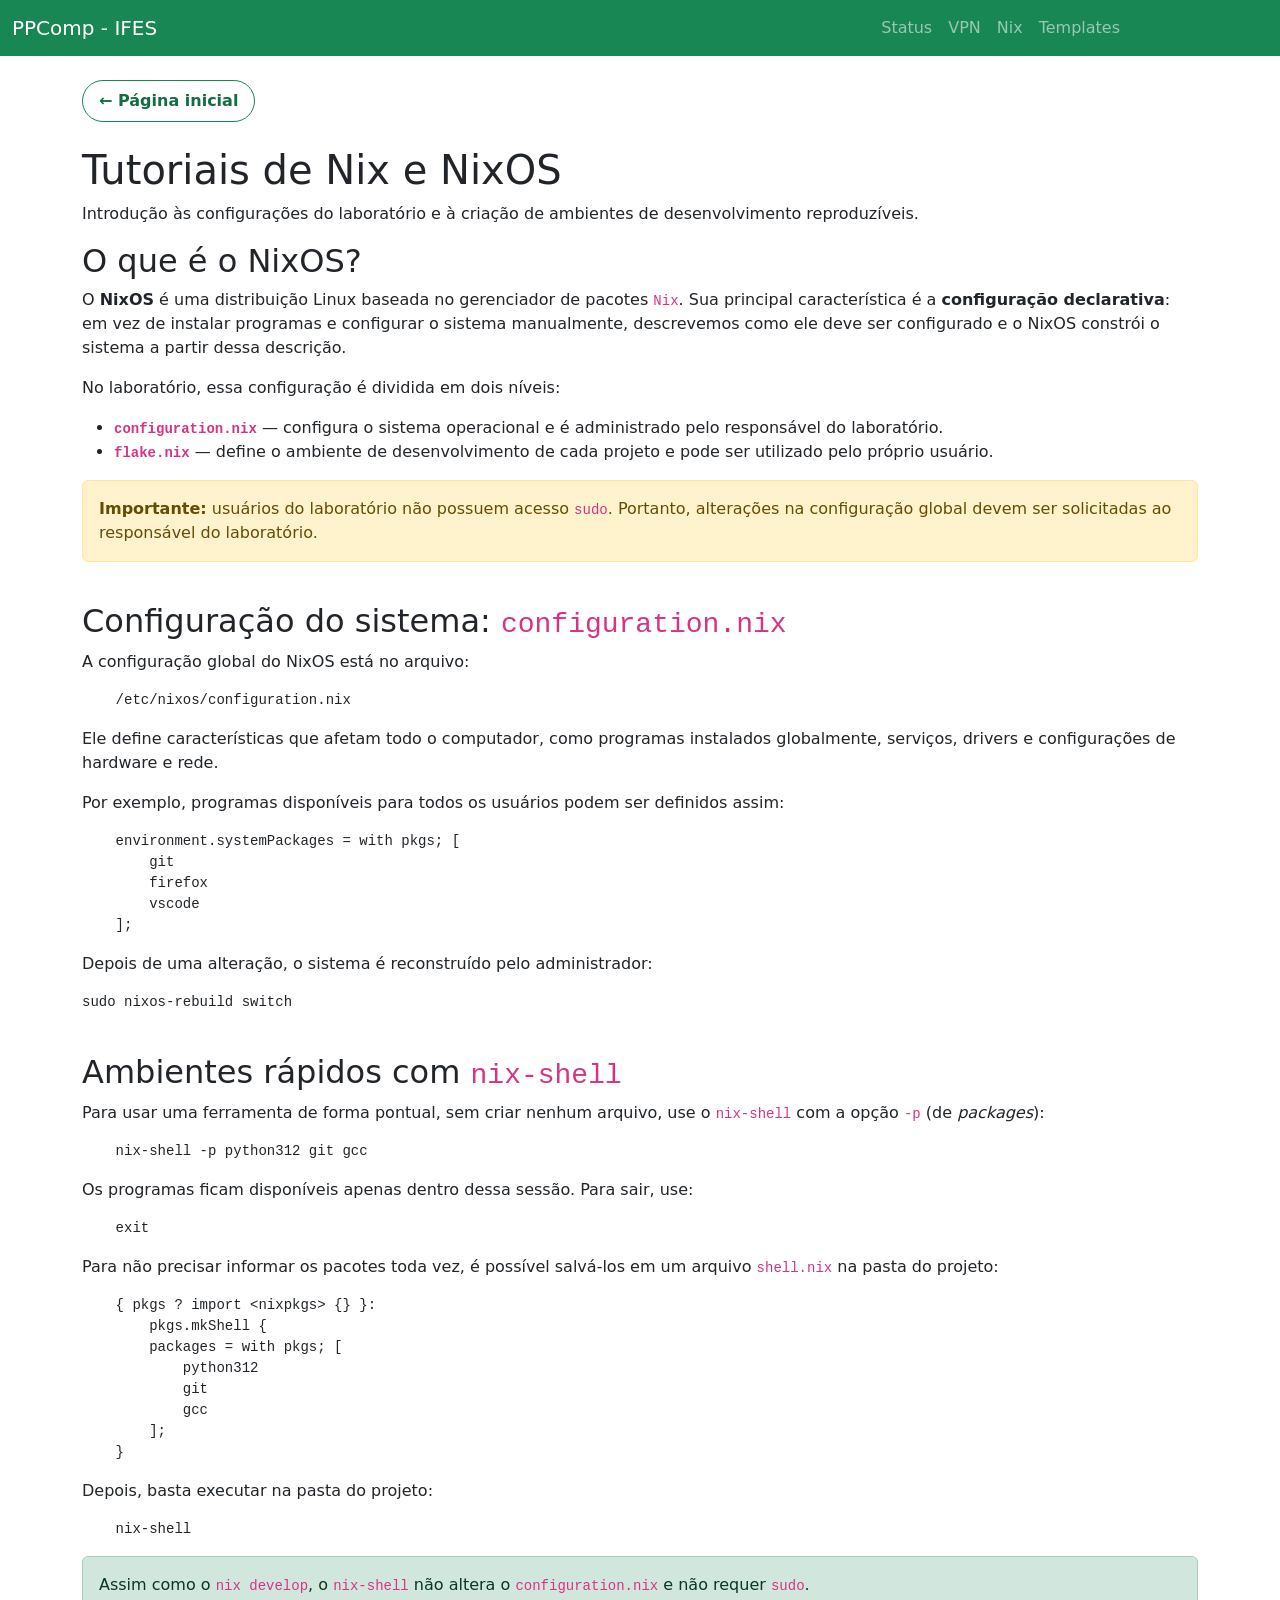
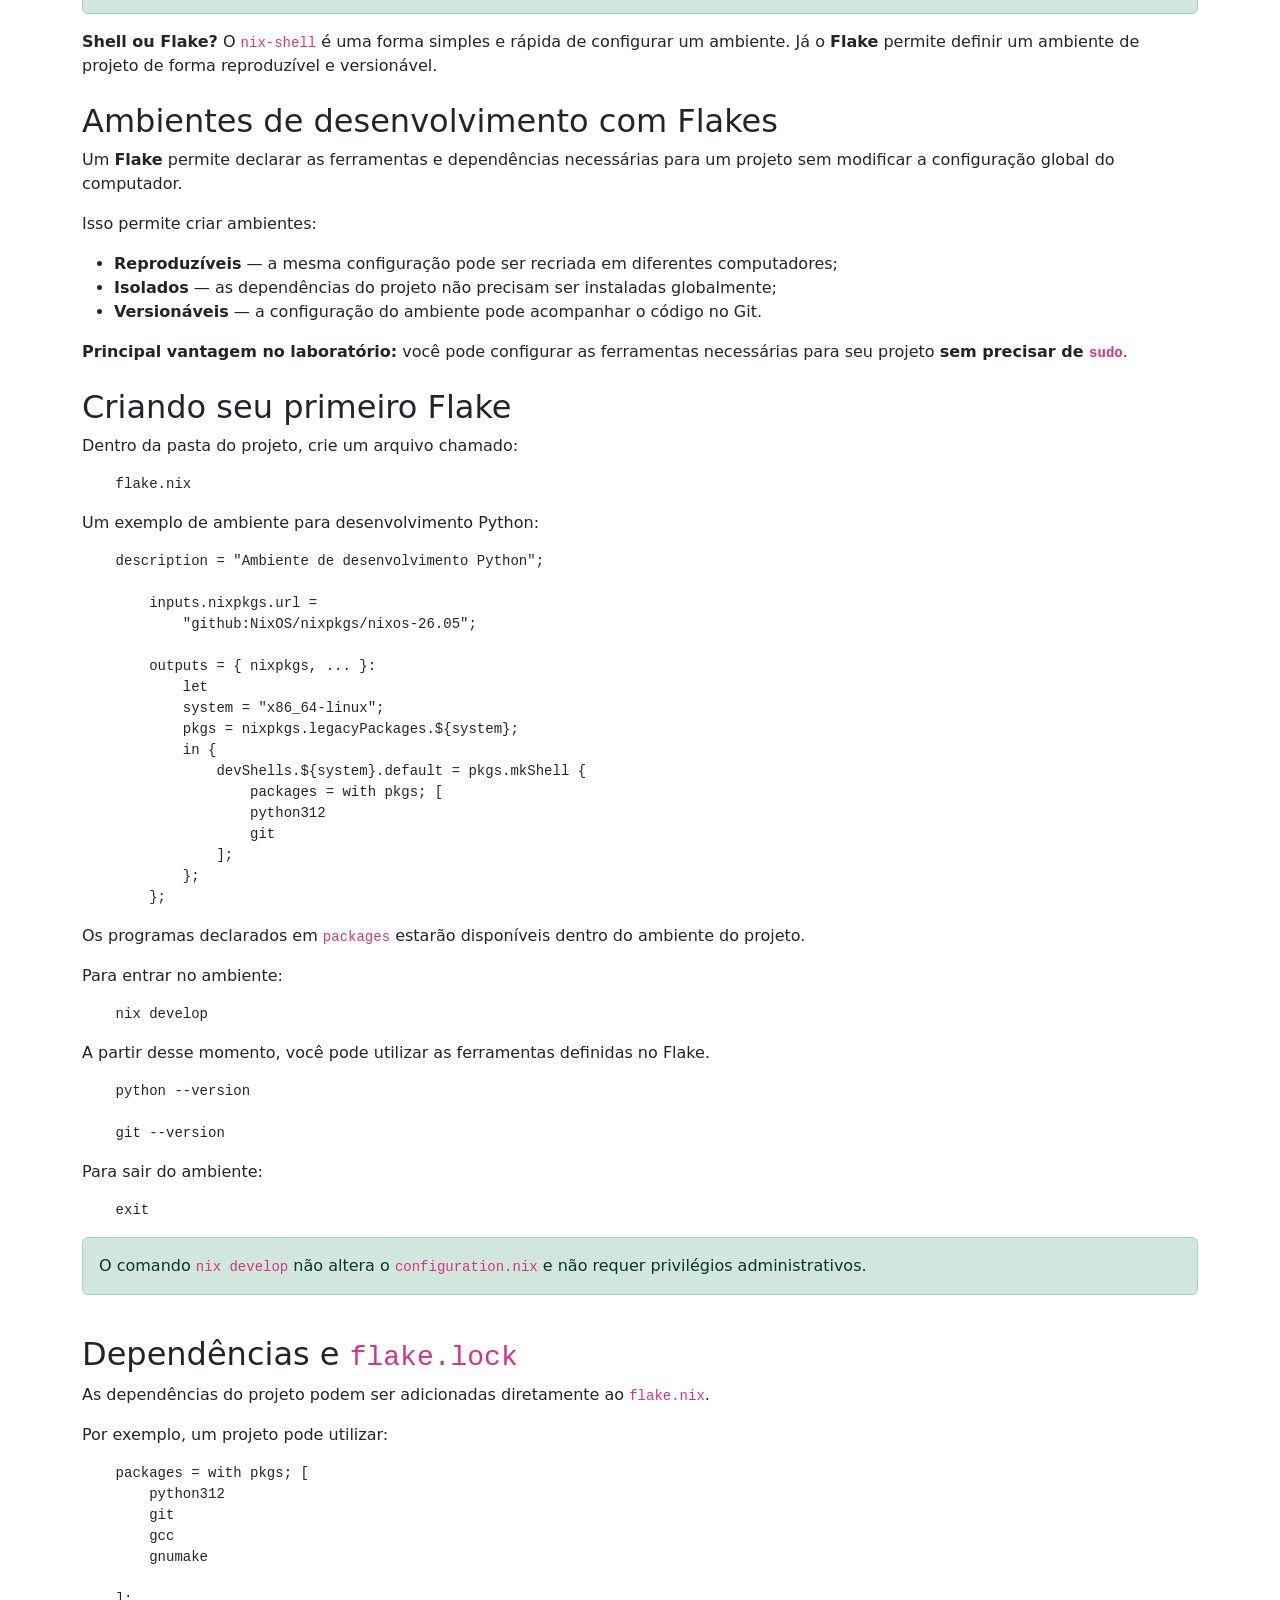
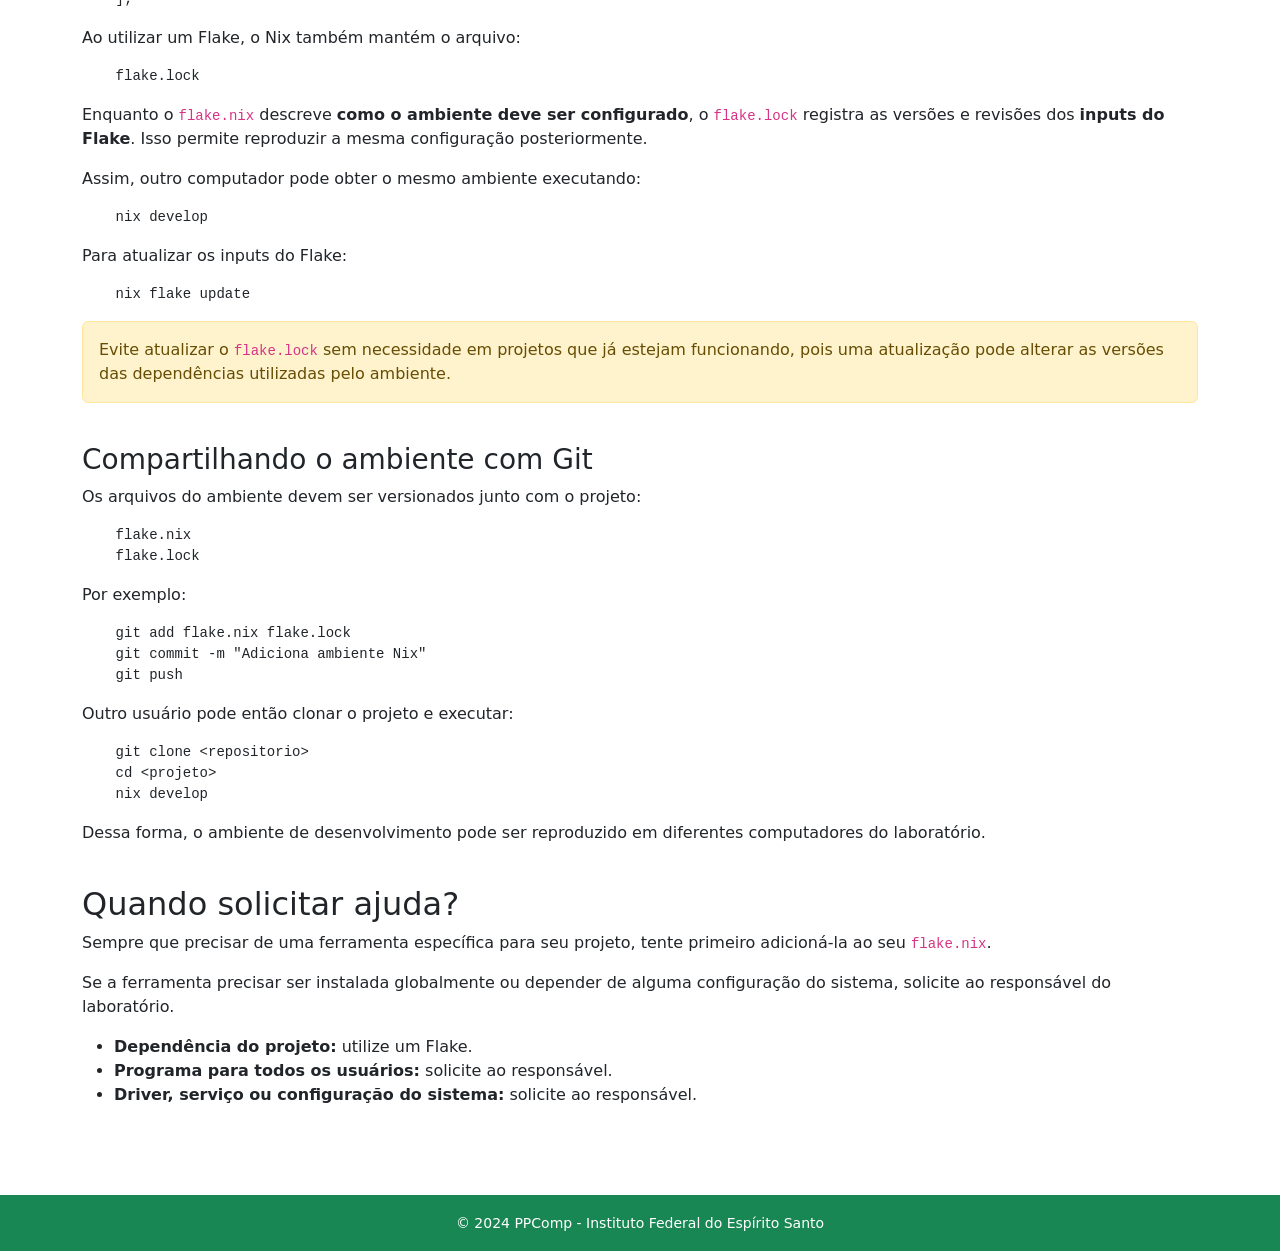
==== nix/index.html @ 0c35f3cd "refatoração do site e reorganização das informações fornecidas no front, criação de um mini acervo d" ====
<!DOCTYPE html>
<html lang="pt-br">

<head>
    <meta charset="UTF-8">
    <meta name="viewport" content="width=device-width, initial-scale=1">
    <title>Nix e NixOS | PPComp IFES</title>
    <link href="https://cdn.jsdelivr.net/npm/bootstrap@5.3.2/dist/css/bootstrap.min.css" rel="stylesheet">
    <link rel="stylesheet" href="/style.css">
</head>

<body>
    <nav class="navbar navbar-expand-lg navbar-dark bg-success">
        <div class="container"><a class="navbar-brand" href="/">PPComp - IFES</a><button class="navbar-toggler"
                type="button" data-bs-toggle="collapse" data-bs-target="#navbarNav" aria-controls="navbarNav"
                aria-expanded="false" aria-label="Abrir navegação"><span class="navbar-toggler-icon"></span></button>
            <div class="collapse navbar-collapse" id="navbarNav">
                <ul class="navbar-nav ms-auto">
                    <li class="nav-item"><a class="nav-link" href="/status/">Status</a></li>
                    <li class="nav-item"><a class="nav-link" href="/vpn/">VPN</a></li>
                    <li class="nav-item"><a class="nav-link" href="/nix/">Nix</a></li>
                    <li class="nav-item"><a class="nav-link" href="/templates/">Templates</a></li>
                </ul>
            </div>
        </div>
    </nav>
    <main class="container py-4">
        <p class="mb-4"><a class="home-return" href="/">← Página inicial</a></p>
        <h1>Tutoriais de Nix e NixOS</h1>
        <p>Introdução às configurações do laboratório e à criação de ambientes de desenvolvimento reproduzíveis.</p>
        <section id="NixOS">
            <h2>O que é o NixOS?</h2>

            <p>
                O <strong>NixOS</strong> é uma distribuição Linux baseada no
                gerenciador de pacotes <code>Nix</code>. Sua principal característica
                é a <strong>configuração declarativa</strong>: em vez de instalar
                programas e configurar o sistema manualmente, descrevemos como ele
                deve ser configurado e o NixOS constrói o sistema a partir dessa
                descrição.
            </p>

            <p>
                No laboratório, essa configuração é dividida em dois níveis:
            </p>

            <ul>
                <li>
                    <strong><code>configuration.nix</code></strong> —
                    configura o sistema operacional e é administrado pelo responsável
                    do laboratório.
                </li>

                <li>
                    <strong><code>flake.nix</code></strong> —
                    define o ambiente de desenvolvimento de cada projeto e pode ser
                    utilizado pelo próprio usuário.
                </li>
            </ul>

            <div class="alert alert-warning">
                <strong>Importante:</strong>
                usuários do laboratório não possuem acesso <code>sudo</code>.
                Portanto, alterações na configuração global devem ser solicitadas
                ao responsável do laboratório.
            </div>
        </section>
        <br>

        <section>
            <h2>Configuração do sistema: <code>configuration.nix</code></h2>

            <p>
                A configuração global do NixOS está no arquivo:
            </p>

            <pre><code>    /etc/nixos/configuration.nix</code></pre>

            <p>
                Ele define características que afetam todo o computador, como
                programas instalados globalmente, serviços, drivers e configurações
                de hardware e rede.
            </p>

            <p>
                Por exemplo, programas disponíveis para todos os usuários podem ser
                definidos assim:
            </p>

            <pre><code>    environment.systemPackages = with pkgs; [
        git
        firefox
        vscode
    ];</code></pre>

            <p>
                Depois de uma alteração, o sistema é reconstruído pelo administrador:
            </p>

            <pre><code>sudo nixos-rebuild switch</code></pre>

        </section>
        <br>

    <section>
        <h2>Ambientes rápidos com <code>nix-shell</code></h2>

        <p>
            Para usar uma ferramenta de forma pontual, sem criar nenhum arquivo,
            use o <code>nix-shell</code> com a opção <code>-p</code> (de
            <em>packages</em>):
        </p>

        <pre><code>    nix-shell -p python312 git gcc</code></pre>

        <p>
            Os programas ficam disponíveis apenas dentro dessa sessão.
            Para sair, use:
        </p>

        <pre><code>    exit</code></pre>

        <p>
            Para não precisar informar os pacotes toda vez, é possível
            salvá-los em um arquivo <code>shell.nix</code> na pasta do projeto:
        </p>

        <pre><code>    { pkgs ? import &lt;nixpkgs&gt; {} }:
        pkgs.mkShell {
        packages = with pkgs; [
            python312
            git
            gcc
        ];
    }</code></pre>

        <p>
            Depois, basta executar na pasta do projeto:
        </p>

        <pre><code>    nix-shell</code></pre>

        <div class="alert alert-success">
            Assim como o <code>nix develop</code>, o <code>nix-shell</code>
            não altera o <code>configuration.nix</code> e não requer
            <code>sudo</code>.
        </div>

        <div class="key-point">
            <strong>Shell ou Flake?</strong>
            O <code>nix-shell</code> é uma forma simples e rápida de configurar
            um ambiente. Já o <strong>Flake</strong> permite definir um ambiente
            de projeto de forma reproduzível e versionável.
        </div>
    </section>
    <br>

    <section>
        <h2>Ambientes de desenvolvimento com Flakes</h2>

        <p>
            Um <strong>Flake</strong> permite declarar as ferramentas e
            dependências necessárias para um projeto sem modificar a configuração
            global do computador.
        </p>

        <p>
            Isso permite criar ambientes:
        </p>

        <ul>
            <li>
                <strong>Reproduzíveis</strong> — a mesma configuração pode ser
                recriada em diferentes computadores;
            </li>
            <li>
                <strong>Isolados</strong> — as dependências do projeto não
                precisam ser instaladas globalmente;
            </li>
            <li>
                <strong>Versionáveis</strong> — a configuração do ambiente pode
                acompanhar o código no Git.
            </li>
        </ul>

        <div class="key-point">
            <strong>Principal vantagem no laboratório:</strong>
            você pode configurar as ferramentas necessárias para seu projeto
            <strong>sem precisar de <code>sudo</code></strong>.
        </div>
    </section>
    <br>

    <section>
        <h2>Criando seu primeiro Flake</h2>

        <p>
            Dentro da pasta do projeto, crie um arquivo chamado:
        </p>

        <pre><code>    flake.nix</code></pre>

        <p>
            Um exemplo de ambiente para desenvolvimento Python:
        </p>

        <pre><code>    description = "Ambiente de desenvolvimento Python";

        inputs.nixpkgs.url =
            "github:NixOS/nixpkgs/nixos-26.05";

        outputs = { nixpkgs, ... }:
            let
            system = "x86_64-linux";
            pkgs = nixpkgs.legacyPackages.${system};
            in {
                devShells.${system}.default = pkgs.mkShell {
                    packages = with pkgs; [
                    python312
                    git
                ];
            };
        };</code></pre>

        <p>
            Os programas declarados em <code>packages</code> estarão disponíveis
            dentro do ambiente do projeto.
        </p>

        <p>
            Para entrar no ambiente:
        </p>

        <pre><code>    nix develop</code></pre>

        <p>
            A partir desse momento, você pode utilizar as ferramentas definidas
            no Flake.
        </p>

        <pre><code>    python --version

    git --version</code></pre>

        <p>
            Para sair do ambiente:
        </p>

        <pre><code>    exit</code></pre>

        <div class="alert alert-success">
            O comando <code>nix develop</code> não altera o
            <code>configuration.nix</code> e não requer privilégios administrativos.
        </div>
    </section>
    <br>

    <section>
        <h2>Dependências e <code>flake.lock</code></h2>

        <p>
            As dependências do projeto podem ser adicionadas diretamente ao
            <code>flake.nix</code>.
        </p>

        <p>
            Por exemplo, um projeto pode utilizar:
        </p>

        <pre><code>    packages = with pkgs; [
        python312
        git
        gcc
        gnumake

    ];</code></pre>

        <p>
            Ao utilizar um Flake, o Nix também mantém o arquivo:
        </p>

        <pre><code>    flake.lock</code></pre>

        <p>
            Enquanto o <code>flake.nix</code> descreve <strong>como o ambiente
            deve ser configurado</strong>, o <code>flake.lock</code> registra
            as versões e revisões dos <strong>inputs do Flake</strong>.
            Isso permite reproduzir a mesma configuração posteriormente.
        </p>

        <p>
            Assim, outro computador pode obter o mesmo ambiente executando:
        </p>

        <pre><code>    nix develop</code></pre>

        <p>
            Para atualizar os inputs do Flake:
        </p>

        <pre><code>    nix flake update</code></pre>

        <div class="alert alert-warning">
            Evite atualizar o <code>flake.lock</code> sem necessidade em projetos
            que já estejam funcionando, pois uma atualização pode alterar as
            versões das dependências utilizadas pelo ambiente.
        </div>
    </section>
    <br>


        <section>
            <h3>Compartilhando o ambiente com Git</h3>

            <p>
                Os arquivos do ambiente devem ser versionados junto com o projeto:
            </p>

            <pre><code>    flake.nix
    flake.lock</code></pre>

            <p>
                Por exemplo:
            </p>

            <pre><code>    git add flake.nix flake.lock
    git commit -m "Adiciona ambiente Nix"
    git push</code></pre>

            <p>
                Outro usuário pode então clonar o projeto e executar:
            </p>

            <pre><code>    git clone &lt;repositorio&gt;
    cd &lt;projeto&gt;
    nix develop</code></pre>

            <p>
                Dessa forma, o ambiente de desenvolvimento pode ser reproduzido em
                diferentes computadores do laboratório.
            </p>
        </section>
        <br>

        <section>
            <h2>Quando solicitar ajuda?</h2>

            <p>
                Sempre que precisar de uma ferramenta específica para seu projeto,
                tente primeiro adicioná-la ao seu <code>flake.nix</code>.
            </p>

            <p>
                Se a ferramenta precisar ser instalada globalmente ou depender de
                alguma configuração do sistema, solicite ao responsável do laboratório.
            </p>

            <ul>
                <li>
                    <strong>Dependência do projeto:</strong>
                    utilize um Flake.
                </li>

                <li>
                    <strong>Programa para todos os usuários:</strong>
                    solicite ao responsável.
                </li>

                <li>
                    <strong>Driver, serviço ou configuração do sistema:</strong>
                    solicite ao responsável.
                </li>
            </ul>

            <br>
        </section>
        <br>

    </main>
    <footer class="bg-success text-white text-center py-3"><small>&copy; 2024 PPComp - Instituto Federal do Espírito
            Santo</small></footer>
    <script src="https://cdn.jsdelivr.net/npm/bootstrap@5.3.2/dist/js/bootstrap.bundle.min.js"></script>
</body>

</html>
---- style.css ----
section{
    width: 100%;
    justify-self: center;
    border-radius: 20px;
}

/* Keep the footer at the bottom when a page has little content. */
body {
    min-height: 100vh;
    display: flex;
    flex-direction: column;
}

main {
    flex: 1 0 auto;
    align-self: center;
}

footer {
    flex-shrink: 0;
}

.home-return {
    display: inline-flex;
    align-items: center;
    gap: 0.5rem;
    padding: 0.5rem 1rem;
    border: 1px solid #198754;
    border-radius: 999px;
    color: #146c43;
    font-weight: 600;
    text-decoration: none;
    transition: color 150ms ease, background-color 150ms ease, box-shadow 150ms ease;
}

.home-return:hover,
.home-return:focus-visible {
    color: #fff;
    background-color: #198754;
    box-shadow: 0 3px 10px rgba(25, 135, 84, 0.2);
}

.home-return:focus-visible {
    outline: 3px solid rgba(25, 135, 84, 0.35);
    outline-offset: 2px;
}


/* ==============================
       CONTEÚDO PRINCIPAL
       ============================== */

    .container {
        margin: 0;
        justify-self: center;
    }



    /* ==============================
       PRIMEIRA TABELA
       C1:J20
       ============================== */

    .machines-table-container {
        width: 100%;
        margin: 30px auto;
        overflow-x: auto;

        border: 1px solid #e1e5ea;
        border-radius: 12px;
        background: white;

        box-shadow: 0 4px 14px rgba(0, 0, 0, 0.08);
    }

    #machines-table {
        width: 100%;
        border-collapse: collapse;

        font-family: Arial, Helvetica, sans-serif;
        font-size: 14px;
    }

    #machines-table thead {
        background-color: #343a40;
        color: white;
    }

    #machines-table th {
        padding: 13px 9px;
        text-align: center;
        font-weight: 600;
        white-space: nowrap;
    }

    #machines-table td {
        padding: 11px 9px;
        text-align: center;

        border-top: 1px solid #e9ecef;
        border-left: none;
        border-right: none;

        white-space: nowrap;
    }

    #machines-table tbody tr {
        transition: background-color 0.15s ease;
    }

    #machines-table tbody tr:nth-child(even) {
        background-color: #fafbfc;
    }

    #machines-table tbody tr:hover {
        background-color: #f1f3f5;
    }


    /* ==============================
       STATUS "ATIVO"
       ============================== */

    #machines-table .status-active {
        color: #218838;
        background-color: #d5ffd5;
        font-weight: 600;
    }


    /* ==============================
       SEGUNDA TABELA
       A22:B26
       ============================== */

    #summary-table-container {
        width: 100%;
        margin: 30px auto;
        overflow-x: auto;

        border: 1px solid #e1e5ea;
        border-radius: 12px;
        background: white;

        box-shadow: 0 4px 14px rgba(0, 0, 0, 0.08);
    }

    #summary-table {
        width: 100%;
        border-collapse: collapse;

        font-family: Arial, Helvetica, sans-serif;
        font-size: 14px;

    }

    #summary-table thead {
        background-color: #343a40;
        color: white;
    }

    #summary-table th {
        padding: 13px 12px;
        text-align: center;
        font-weight: 600;
    }

    #summary-table td {
        padding: 11px 12px;
        text-align: center;

        border-top: 1px solid #e9ecef;
    }

    #summary-table tbody tr:nth-child(even) {
        background-color: #fafbfc;
    }

    #summary-table tbody tr:hover {
        background-color: #f1f3f5;
    }


    /* ==============================
       TÍTULOS
       ============================== */

    .machines-table-title {
        margin-top: 30px;
        margin-bottom: 10px;
    }

    .machines-table-subtitle {
        color: #6c757d;
        margin-bottom: 15px;
        font-size: 14px;
    }


    /* ==============================
       RESPONSIVIDADE
       ============================== */

    @media (max-width: 768px) {

        .machines-table-container,
        #summary-table-container {
            margin-left: 0;
            margin-right: 0;
            border-radius: 8px;
        }

        #machines-table,
        #summary-table {
            font-size: 13px;
        }

        #machines-table th,
        #machines-table td,
        #summary-table th,
        #summary-table td {
            padding: 9px 10px;
        }
    }
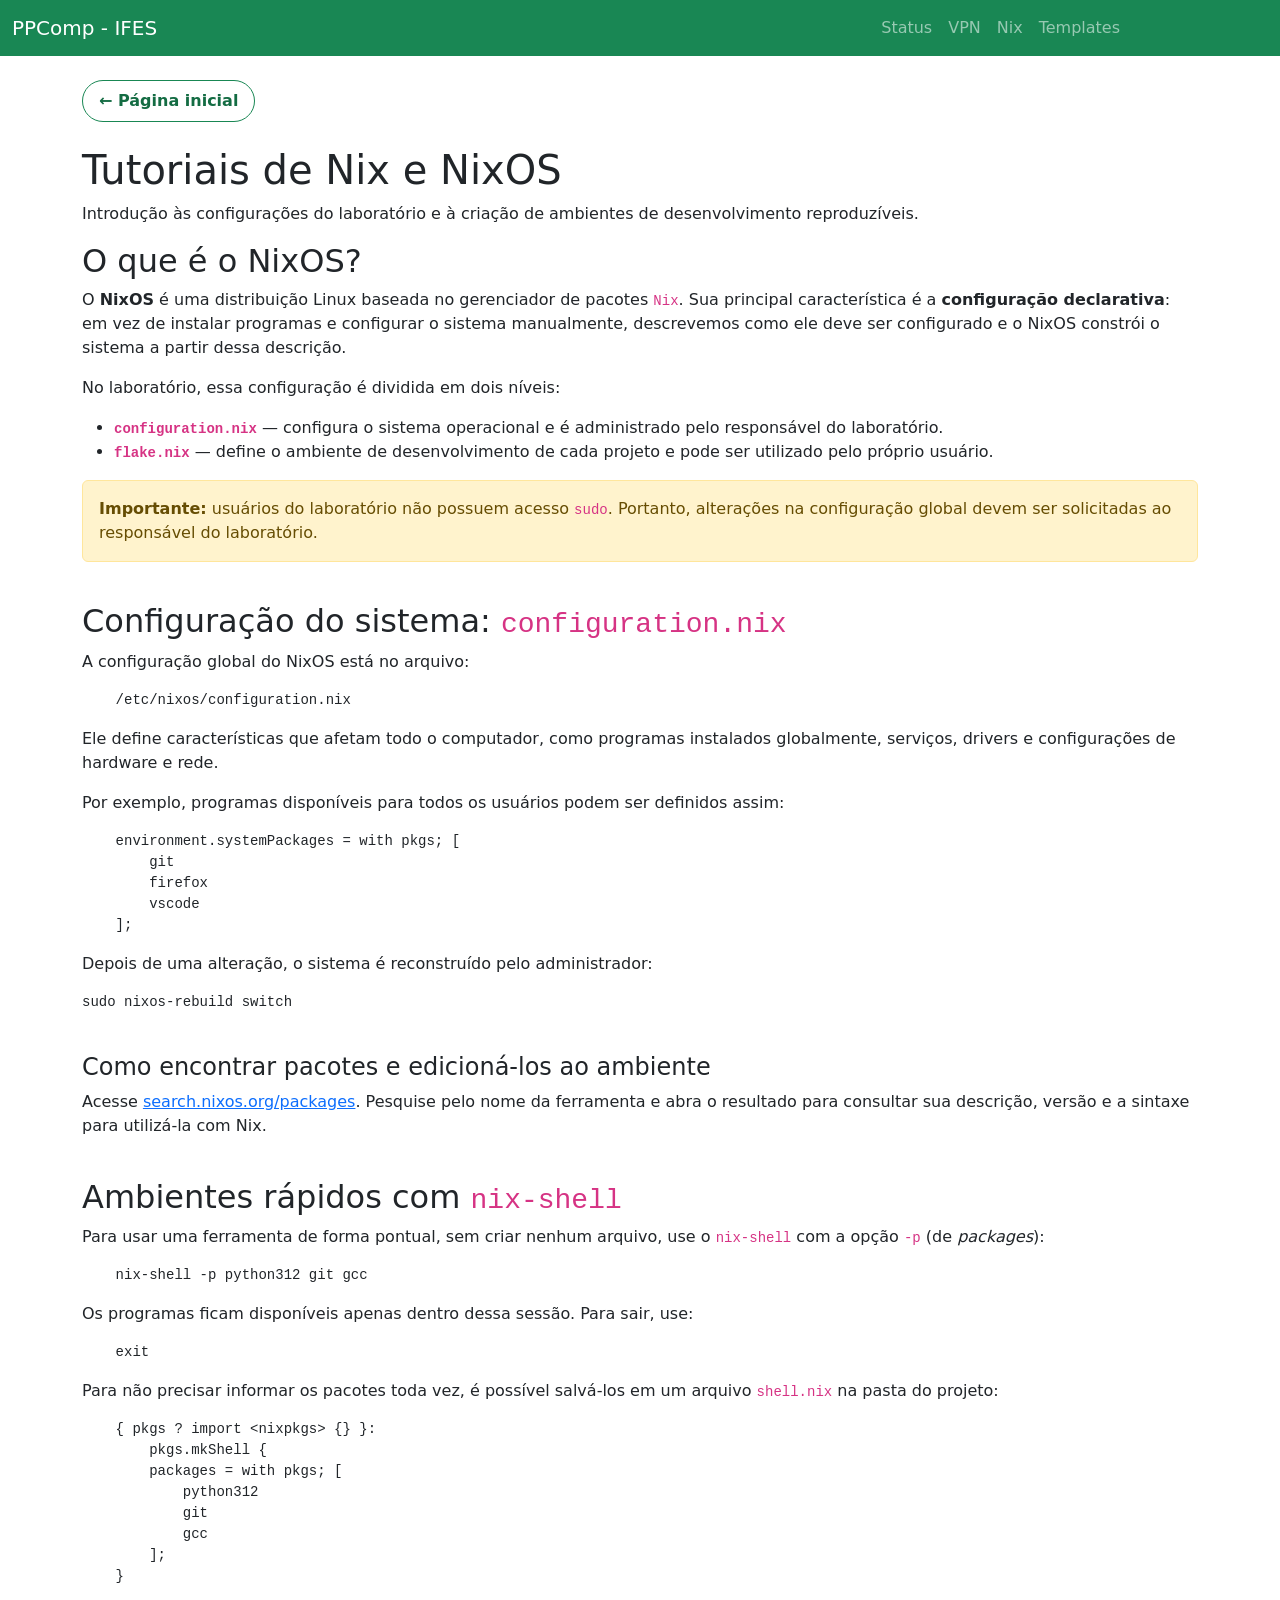
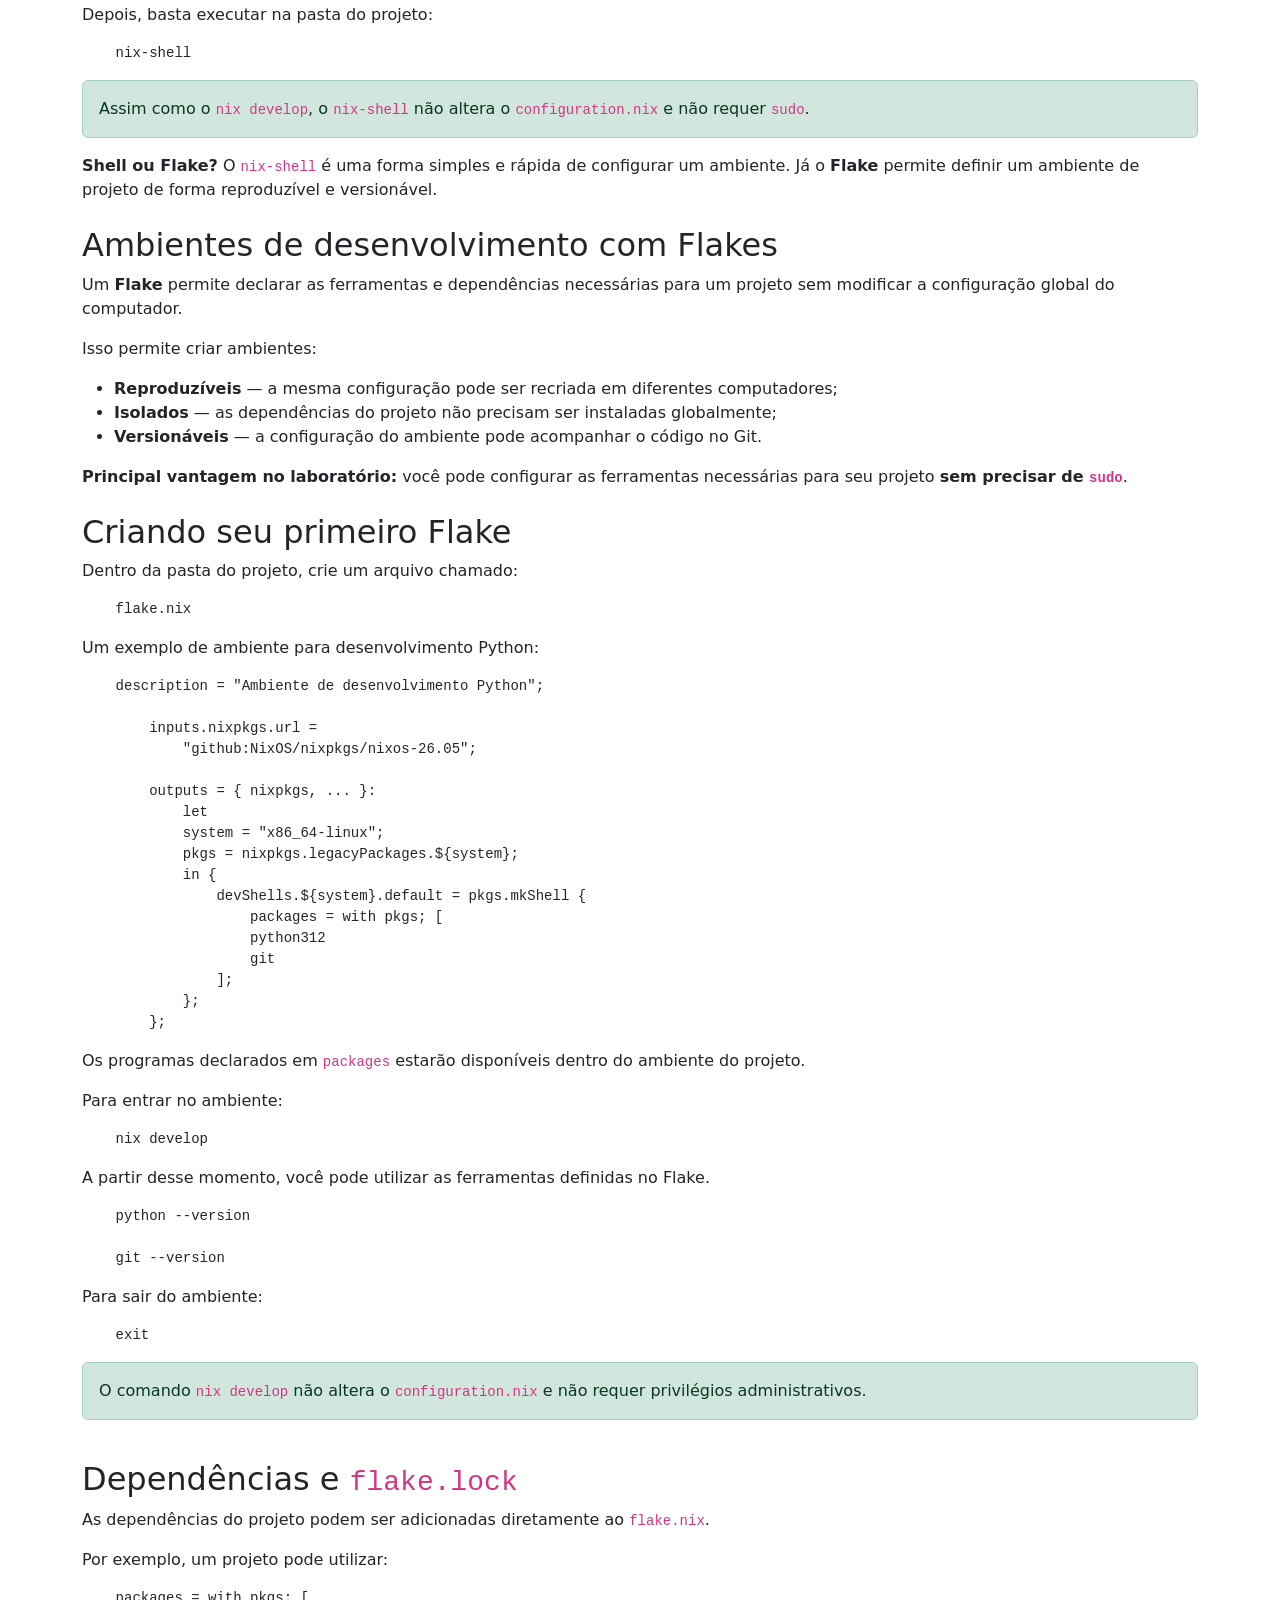
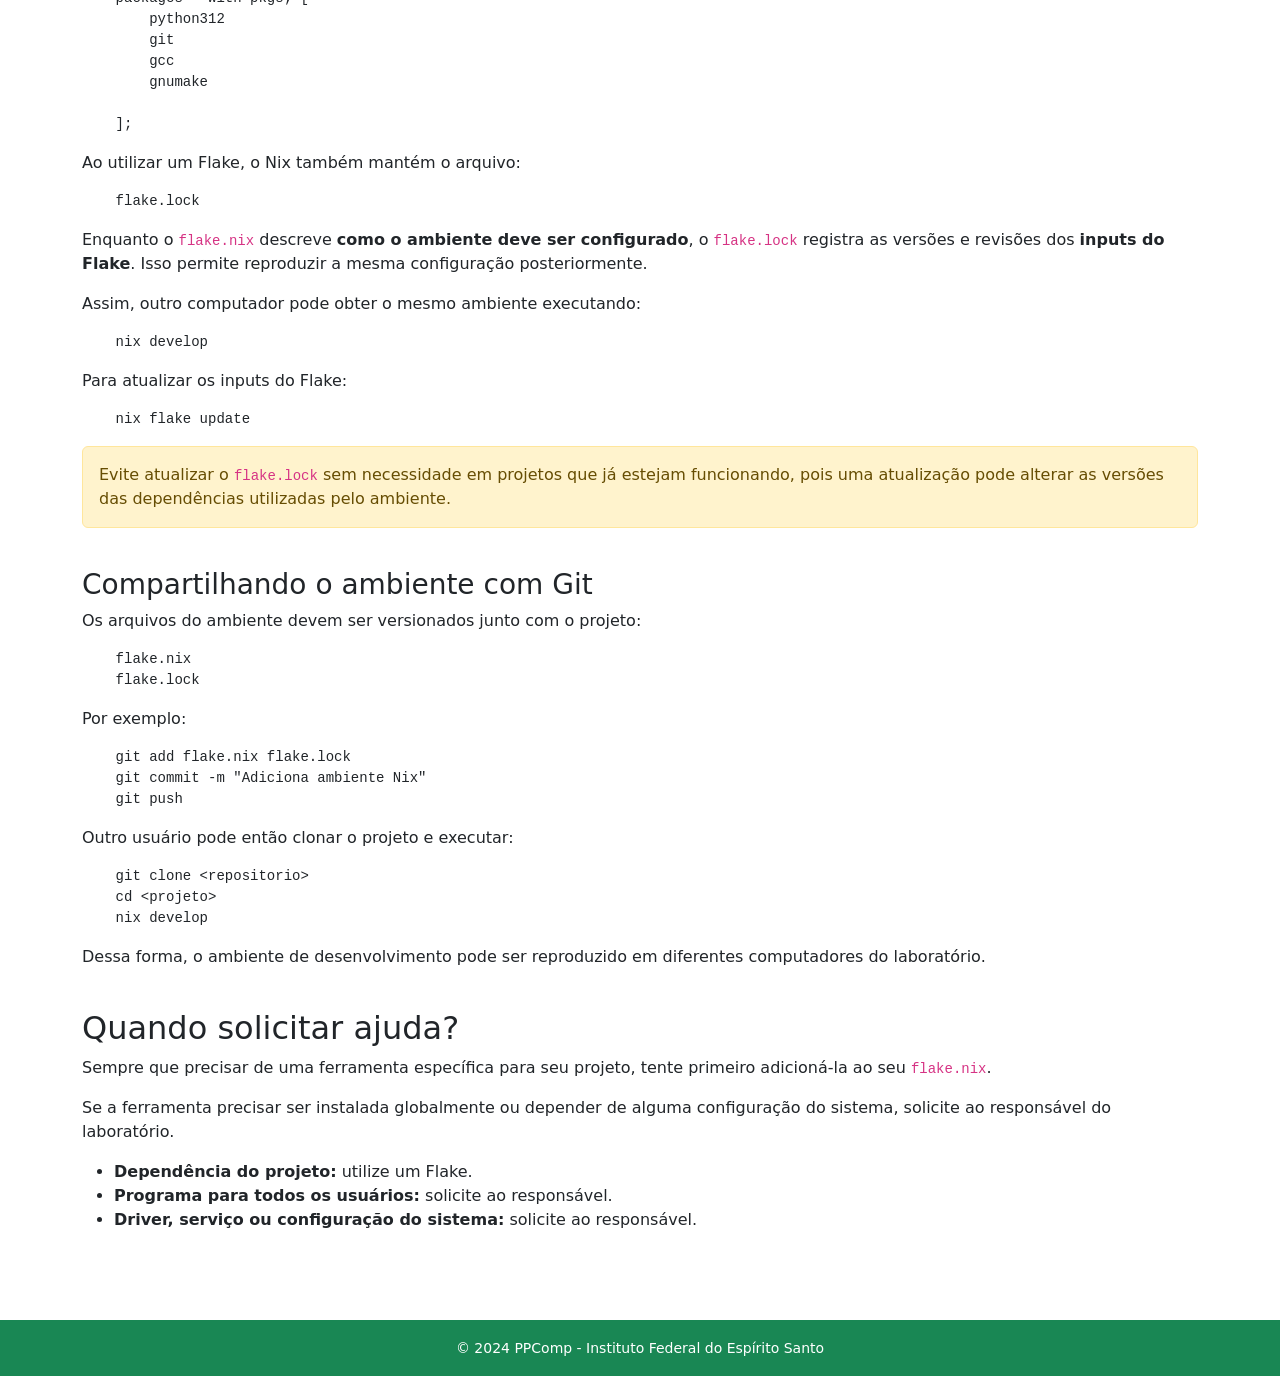
==== commit 398534d0: "adição de guia para encontrar pacotes e como adicionar ele ao sistema no tutorial nix" ====
--- a/nix/index.html
+++ b/nix/index.html
@@ -101,6 +101,18 @@
 
         </section>
         <br>
+
+    <section>
+        <h4>Como encontrar pacotes e edicioná-los ao ambiente</h4>
+
+        <p>
+            Acesse
+            <a href="https://search.nixos.org/packages" target="_blank">search.nixos.org/packages</a>.
+            Pesquise pelo nome da ferramenta e abra o resultado para consultar
+            sua descrição, versão e a sintaxe para utilizá-la com Nix.
+        </p>
+    </section>
+    <br>
 
     <section>
         <h2>Ambientes rápidos com <code>nix-shell</code></h2>
@@ -382,4 +394,4 @@
     <script src="https://cdn.jsdelivr.net/npm/bootstrap@5.3.2/dist/js/bootstrap.bundle.min.js"></script>
 </body>
 
-</html>+</html>
